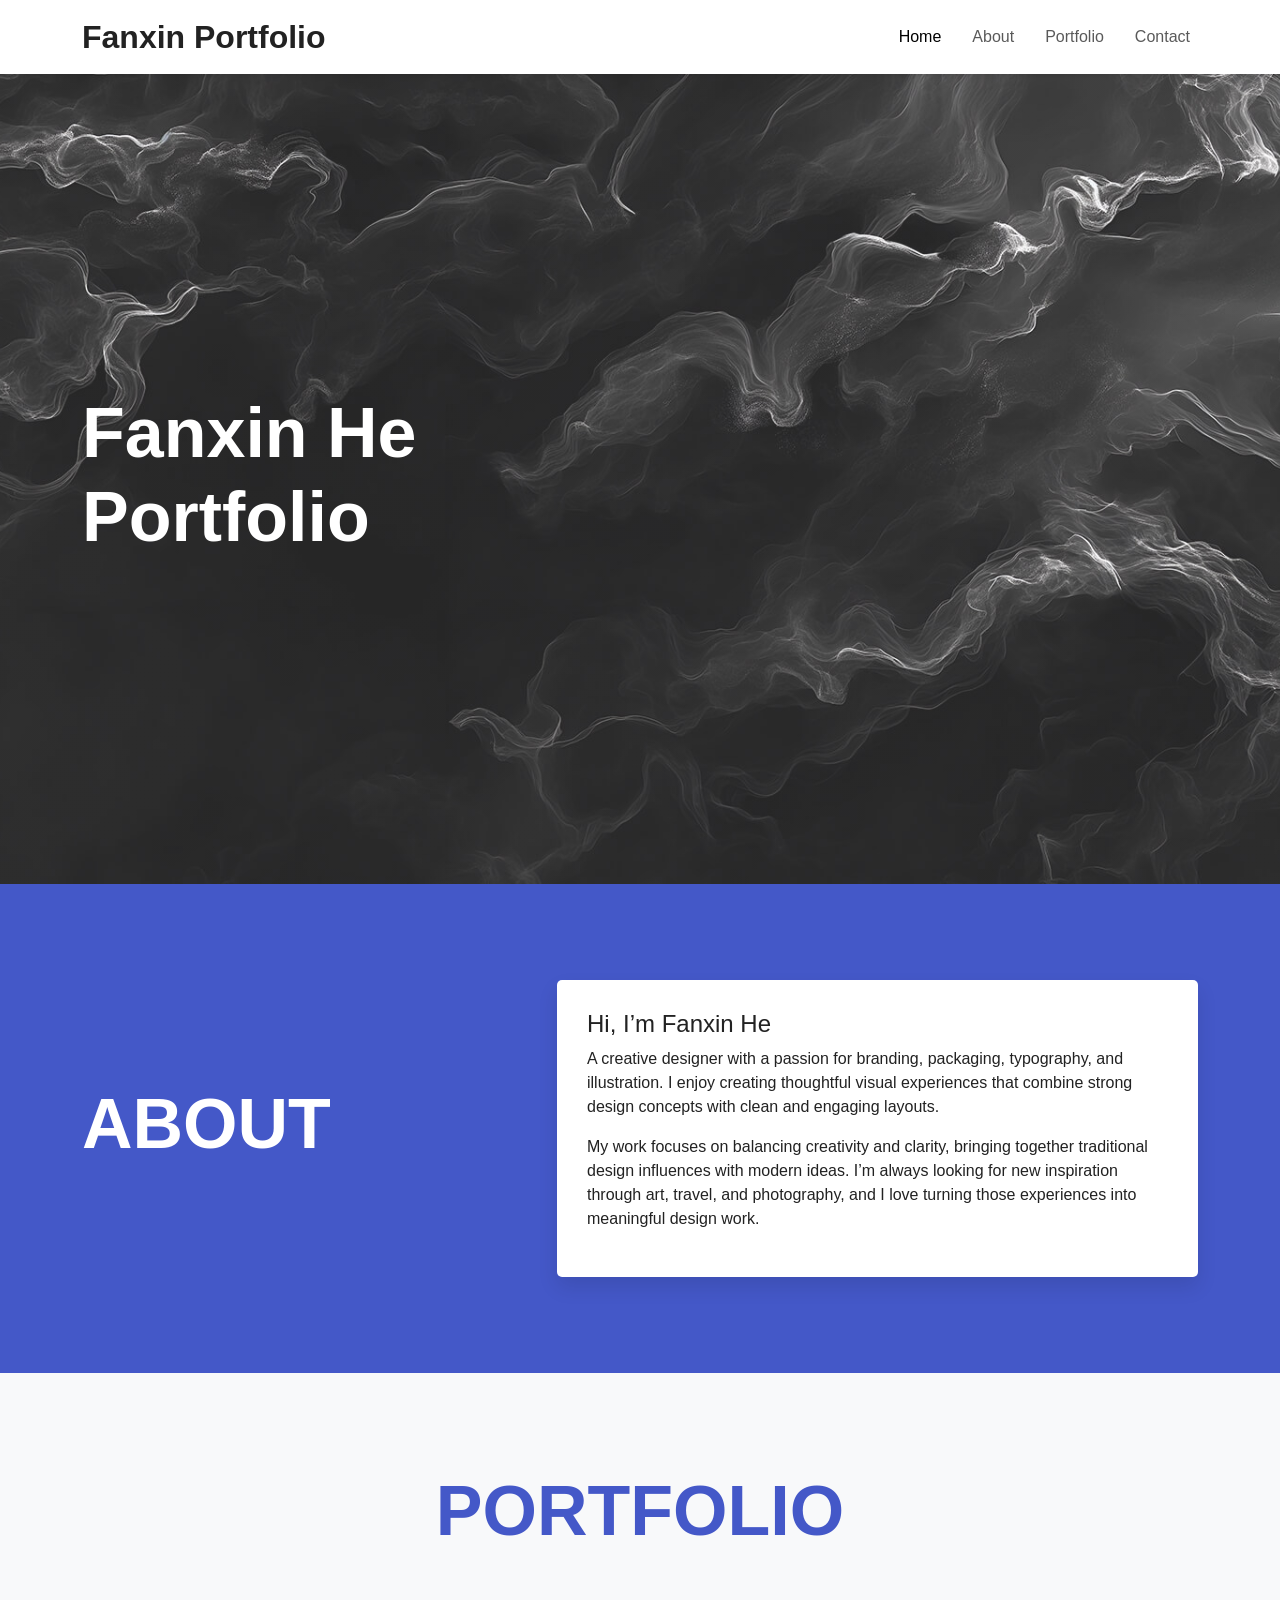
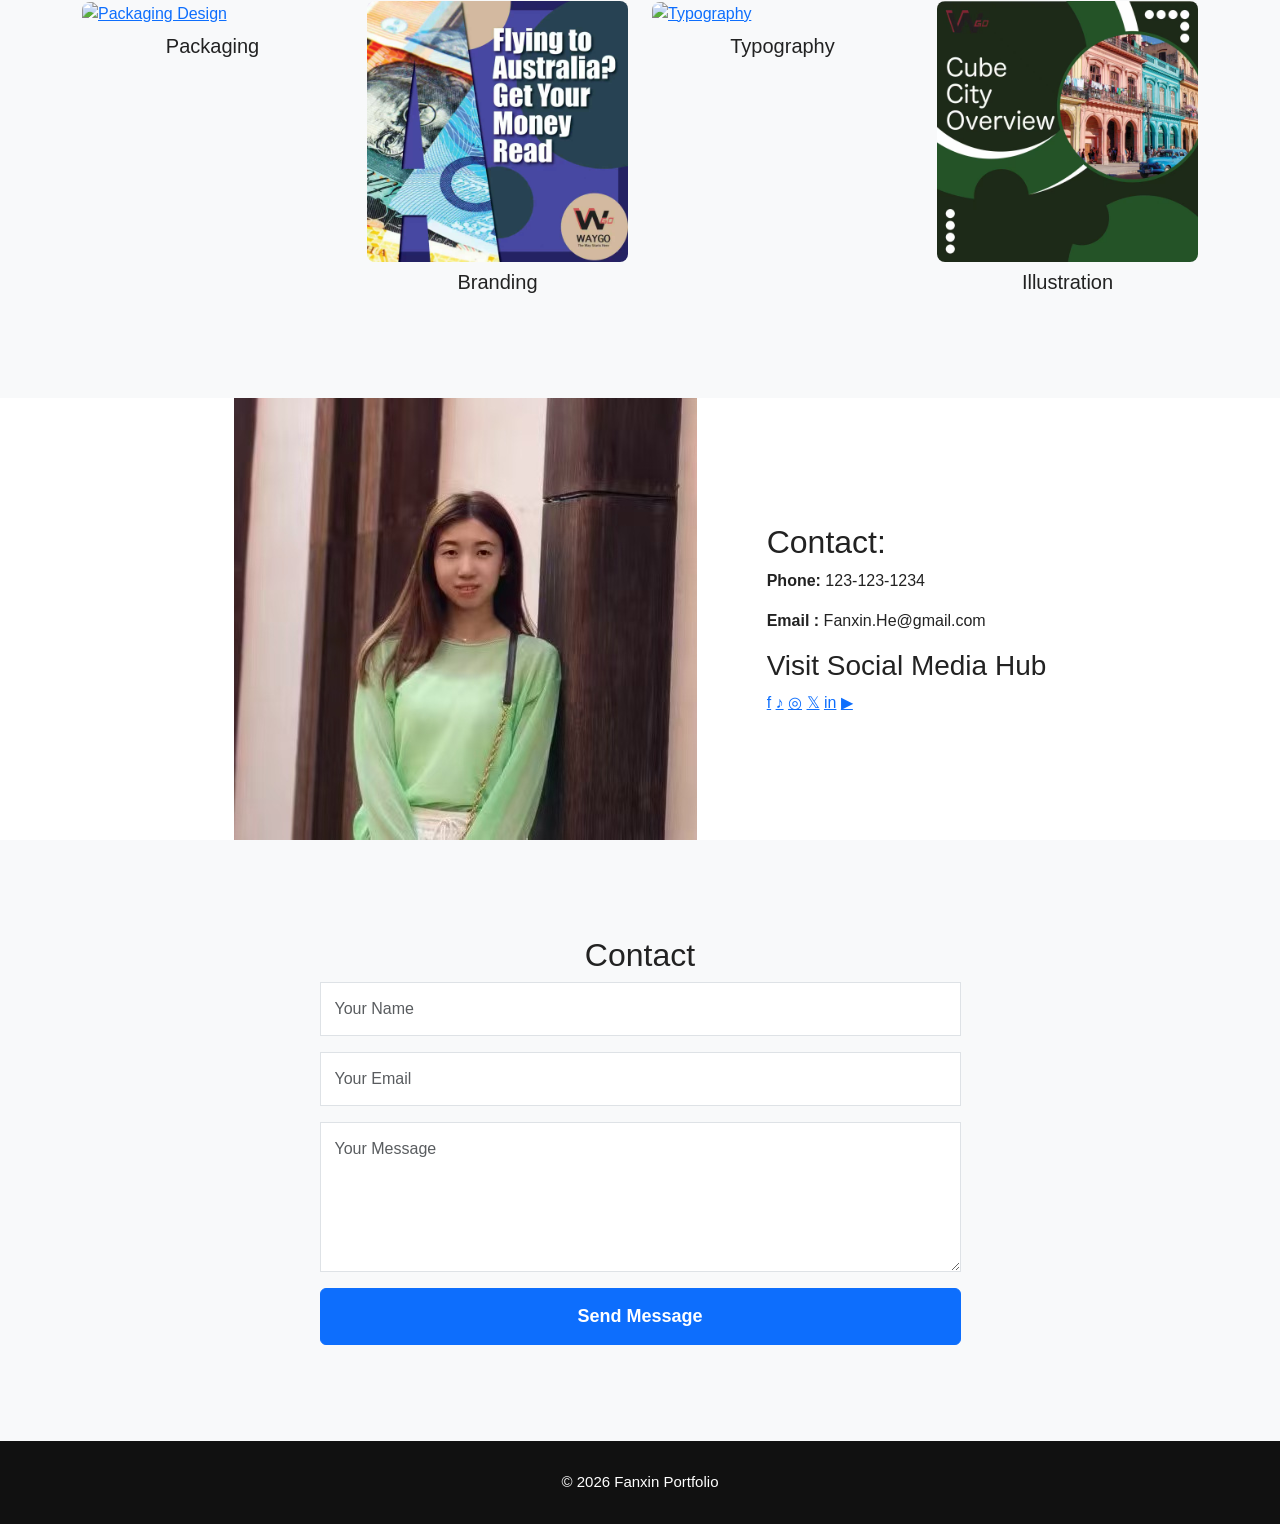
==== index.html @ 3c306901 "Rename Home.html to index.html in navbar link" ====
<!doctype html>
<html lang="en">
<head>
  <meta charset="utf-8">
  <meta name="viewport" content="width=device-width, initial-scale=1">
  <title>Fanxin Portfolio Home page</title>

  <!-- Bootstrap CSS -->
  <link href="https://cdn.jsdelivr.net/npm/bootstrap@5.3.8/dist/css/bootstrap.min.css"
        rel="stylesheet"
        integrity="sha384-sRIl4kxILFvY47J16cr9ZwB07vP4J8+LH7qKQnuqkuIAvNWLzeN8tE5YBujZqJLB"
        crossorigin="anonymous">

<!-- bootstrap icons -->
    <link rel="stylesheet" 
    href="https://cdn.jsdelivr.net/npm/bootstrap-icons@1.11.3/font/bootstrap-icons.css" 
    integrity="sha384-tViUnnbYAV00FLIhhi3v/dWt3Jxw4gZQcNoSCxCIFNJVCx7/D55/wXsrNIRANwdD" 
    crossorigin="anonymous">

<!-- Custom CSS -->
<link rel="stylesheet" href="mycss/P2.css">

</head>
<body>

<!-- NAV -->
<nav class="navbar navbar-expand-lg bg-white shadow-sm">
  <div class="container">
    <a class="navbar-brand" href=" ">
      Fanxin Portfolio
    </a >

    <button class="navbar-toggler" type="button"
            data-bs-toggle="collapse"
            data-bs-target="#menu">
      <span class="navbar-toggler-icon"></span>
    </button>

    <div class="collapse navbar-collapse" id="menu">
      <ul class="navbar-nav ms-auto">

        <li class="nav-item">
          <a class="nav-link active" href="index.html">Home</a >
        </li>

        <li class="nav-item">
          <a class="nav-link" href="about.html">About</a >
        </li>

        <li class="nav-item">
          <a class="nav-link" href="portfolio.html">Portfolio</a >
        </li>

        <li class="nav-item">
          <a class="nav-link" href="contact.html">Contact</a >
        </li>

      </ul>
    </div>
  </div>
</nav>

<!-- HERO SECTION -->
<section class="hero">
  <div class="container">
    <div class="row align-items-center">

      <div class="col-lg-7">
        <h1 class="display-3 fw-bold">
          Fanxin He Portfolio
        </h1>
      </div>

    </div>
  </div>
</section>

<!-- ABOUT SECTION -->
<section id="about" class="about-section py-5">
  <div class="container py-5">
    <div class="row align-items-center">

      <div class="col-lg-5">
        <h2 class="about-title">
          ABOUT
        </h2>
      </div>

      <div class="col-lg-7">
        <div class="about-box">
          <h4>Hi, I’m Fanxin He</h4>

          <p>
            A creative designer with a passion for branding, packaging, typography, and illustration. I enjoy creating thoughtful visual experiences that combine strong design concepts with clean and engaging layouts.
          </p >

          <p>
            My work focuses on balancing creativity and clarity, bringing together traditional design influences with modern ideas. I’m always looking for new inspiration through art, travel, and photography, and I love turning those experiences into meaningful design work.
          </p >
        </div>
      </div>

    </div>
  </div>
</section>

<!-- PORTFOLIO SECTION -->
<section id="portfolio" class="portfolio-section py-5 bg-light">
  <div class="container py-5">

    <h2 class="portfolio-title text-center mb-5">
      PORTFOLIO
    </h2>

    <div class="row g-4">

      <!-- Packaging -->
      <div class="col-md-3 portfolio-img">
        <a href="Portfolio Section/Packaging.html">
          <img src="img/4.jpg" alt="Packaging Design" class="img-fluid">
        </a >
        <h5 class="text-center mt-2">Packaging</h5>
      </div>

      <!-- Branding -->
      <div class="col-md-3 portfolio-img">
        <a href="Portfolio Section/branding.html">
          <img src="img/32.jpg" alt="Branding" class="img-fluid">
        </a >
        <h5 class="text-center mt-2">Branding</h5>
      </div>

      <!-- Typography -->
      <div class="col-md-3 portfolio-img">
        <a href="Portfolio Section/typography.html">
          <img src="img/MP2.jpg" alt="Typography" class="img-fluid">
        </a >
        <h5 class="text-center mt-2">Typography</h5>
      </div>

      <!-- Illustration -->
      <div class="col-md-3 portfolio-img">
        <a href="Portfolio Section/illustration.html">
          <img src="img/bellrock.jpg" alt="Illustration" class="img-fluid">
        </a >
        <h5 class="text-center mt-2">Illustration</h5>
      </div>

    </div>
  </div>
</section>

<!-- CONTACT SECTION -->

<section class="contact-section">
  <div class="image-side">
    <div class="blue-box top-box"></div>

    <img src="img/me.jpg" alt="Profile photo" class="profile-img">

    <div class="blue-box bottom-box"></div>
  </div>

  <div class="contact-info">
    <h2>Contact:</h2>

    <p><strong>Phone:</strong> 123-123-1234</p >
    <p><strong>Email :</strong> Fanxin.He@gmail.com</p >

    <h3>Visit Social Media Hub</h3>

    <div class="social-icons">
      <a href=" ">f</a >
      <a href="#">♪</a >
      <a href="#">◎</a >
      <a href="#">𝕏</a >
      <a href="#">in</a >
      <a href="#">▶</a >
    </div>
  </div>
</section>

<section id="contact" class="py-5 bg-light">
  <div class="container py-5">

    <h2 class="section-title text-center">
      Contact
    </h2>

    <div class="row justify-content-center">
      <div class="col-lg-7">

        <form>
          <input type="text"
                 class="form-control mb-3"
                 placeholder="Your Name">

          <input type="email"
                 class="form-control mb-3"
                 placeholder="Your Email">

          <textarea class="form-control mb-3"
                    rows="5"
                    placeholder="Your Message"></textarea>

          <button class="btn btn-primary w-100">
            Send Message
          </button>
        </form>

      </div>
    </div>

  </div>
</section>

<!-- FOOTER -->
<footer class="text-center">
  © 2026 Fanxin Portfolio
</footer>

<!-- Bootstrap JS -->
<script src="https://cdn.jsdelivr.net/npm/bootstrap@5.3.8/dist/js/bootstrap.bundle.min.js"
        integrity="sha384-FKyoEForCGlyvwx9Hj09JcYn3nv7wiPVlz7YYwJrWVcXK/BmnVDxM+D2scQbITxI"
        crossorigin="anonymous"></script>

</body>
</html>
---- mycss/P2.css ----
/* Custom CSS with Bootstrap */

/* -- General -- */

body {
  font-family: Arial, sans-serif;
  background-color: #ffffff;
  color: #222;
}

/* -- Nav -- */

.navbar-brand {
  font-size: 32px;
  font-weight: 700;
  color: #222;
}

.navbar-brand small {
  display: block;
  font-size: 14px;
  font-weight: 400;
  color: #666;
}

.nav-link {
  font-weight: 500;
  margin-left: 15px;
  transition: 0.3s;
}

.nav-link:hover {
  color: #4458c8 !important;
}

/* -- Hero Section -- */

.hero {
  min-height: 90vh;
  background: linear-gradient(rgba(255,255,255,0.15), rgba(255,255,255,0.15)),
              url("../img/1.jpg");
  background-size: cover;
  background-position: center;
  display: flex;
  align-items: center;
}

.hero h1 {
  font-size: 70px;
  font-weight: bold;
  color: #ffffff;
}

.hero p {
  font-size: 24px;
  color: #222;
  font-weight: 500;
}

/* -- About Section-- */

.about-section {
  background: #4458c8;
  color: white;
}

.about-title {
  font-size: 70px;
  font-weight: 700;
}

.about-box {
  background: white;
  color: #222;
  padding: 30px;
  border-radius: 5px;
  box-shadow: 0 10px 20px rgba(0,0,0,0.1);
}

/* -- Portfolio Section -- */

.portfolio-title {
  font-size: 70px;
  font-weight: 700;
  color: #4458c8;
}

.portfolio-img img {
  width: 100%;
  border-radius: 8px;
  transition: 0.3s;
}

.portfolio-img img:hover {
  transform: scale(1.03);
}

/* -- Contact Section -- */

.contact-section {
  display: flex;
  align-items: center;
  justify-content: center;
  gap: 70px;
}

form .form-control {
  border-radius: 0;
  padding: 14px;
}

form .btn {
  padding: 14px;
  font-size: 18px;
  font-weight: 600;
}

/* -- Footer --  */

footer {
  background: #111;
  color: white;
  padding: 30px 0;
  font-size: 15px;
}
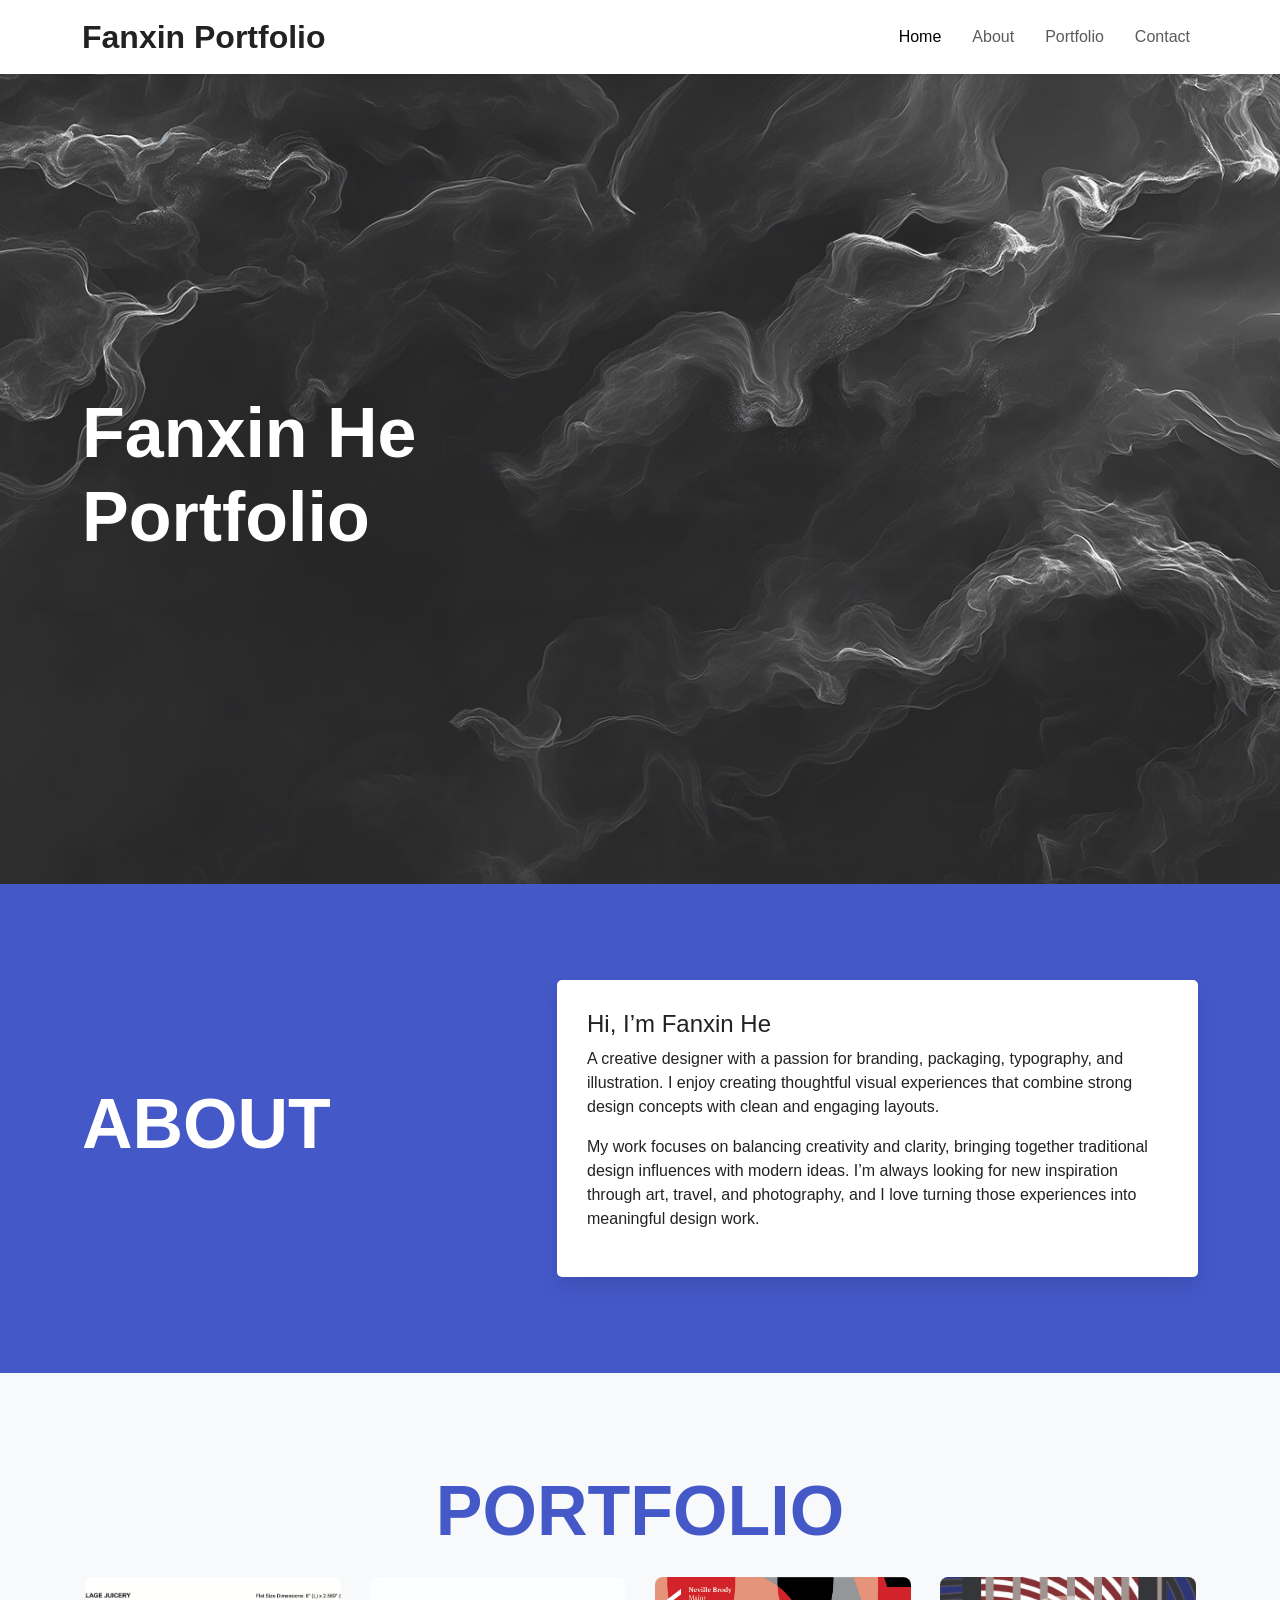
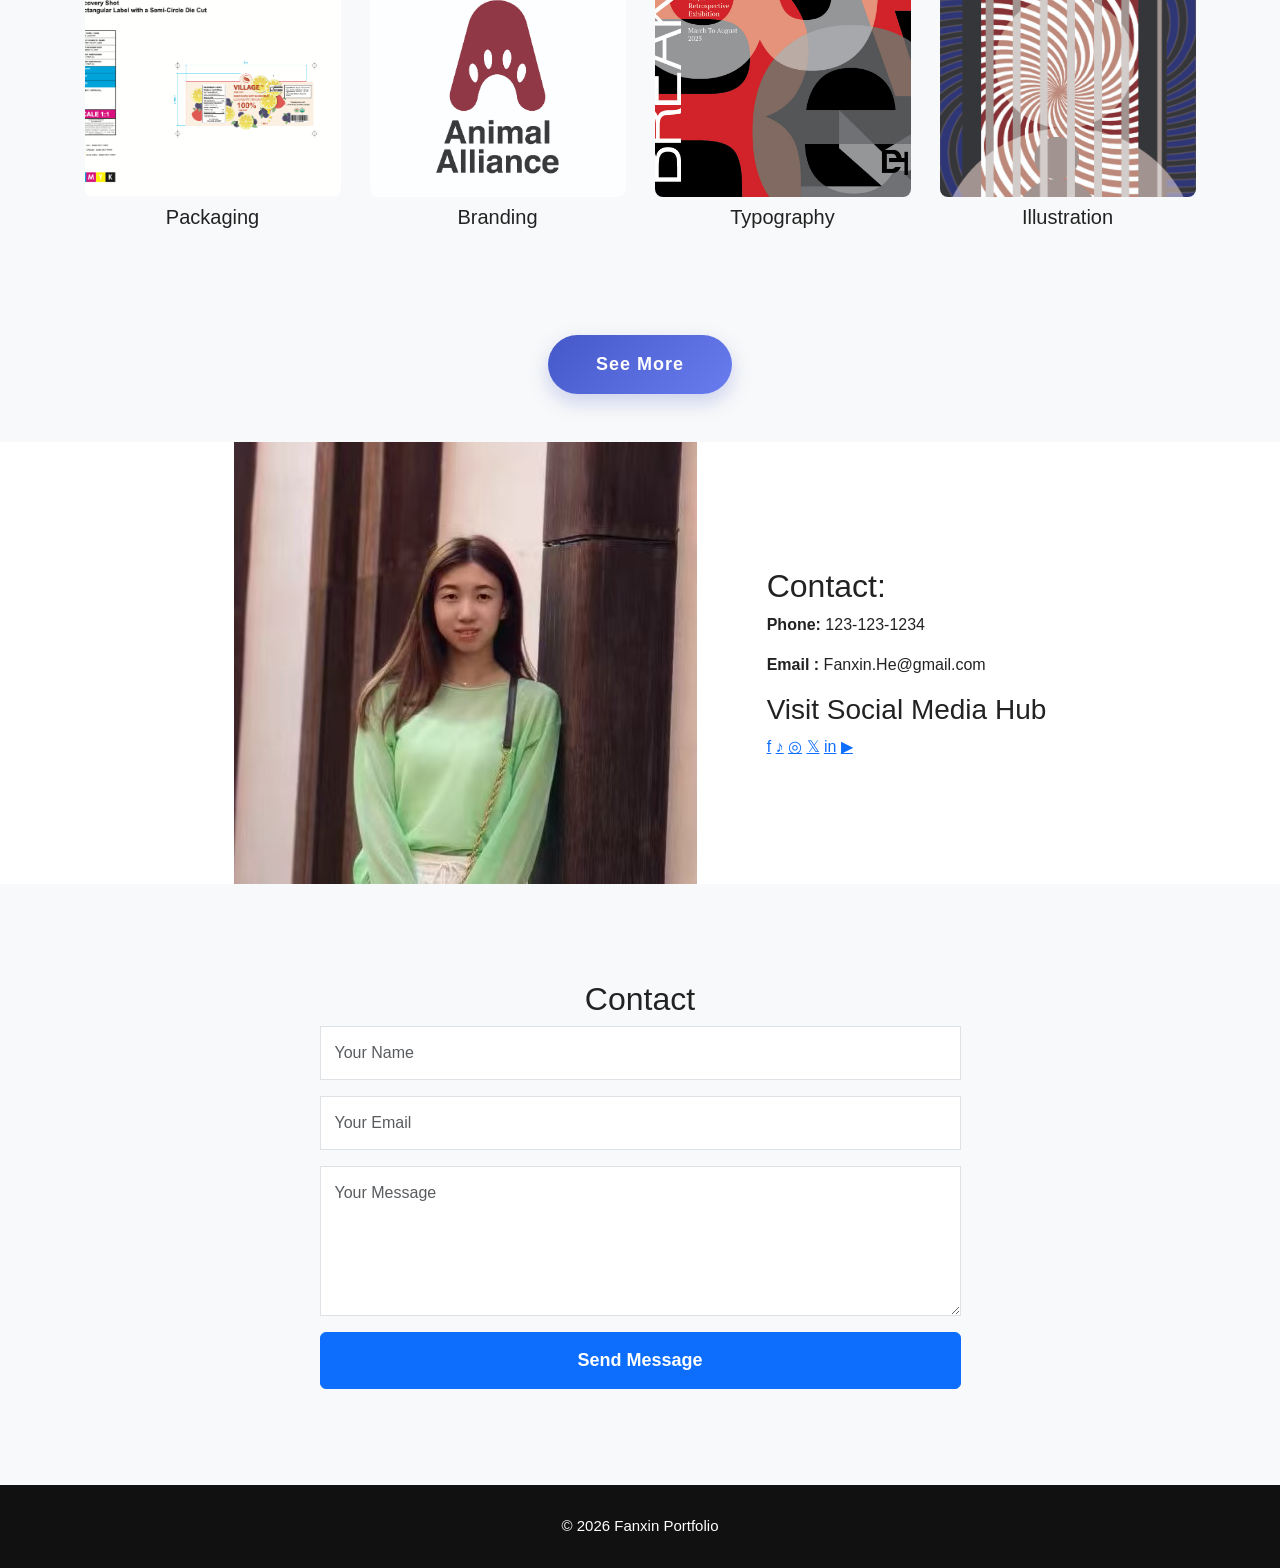
==== commit 0660f2d3: "Update Home link to point to index.html" ====
--- a/index.html
+++ b/index.html
@@ -116,38 +116,39 @@
 
       <!-- Packaging -->
       <div class="col-md-3 portfolio-img">
-        <a href="Portfolio Section/Packaging.html">
-          <img src="img/4.jpg" alt="Packaging Design" class="img-fluid">
-        </a >
+          <img src="img/Packagingcover.jpg" alt="Packaging Design" class="img-fluid">
         <h5 class="text-center mt-2">Packaging</h5>
       </div>
 
       <!-- Branding -->
       <div class="col-md-3 portfolio-img">
-        <a href="Portfolio Section/branding.html">
-          <img src="img/32.jpg" alt="Branding" class="img-fluid">
-        </a >
+          <img src="img/Brandcover.jpg" alt="Branding" class="img-fluid">
         <h5 class="text-center mt-2">Branding</h5>
       </div>
 
       <!-- Typography -->
       <div class="col-md-3 portfolio-img">
-        <a href="Portfolio Section/typography.html">
-          <img src="img/MP2.jpg" alt="Typography" class="img-fluid">
-        </a >
+          <img src="img/Typographycover.jpg" alt="Typography" class="img-fluid">
         <h5 class="text-center mt-2">Typography</h5>
       </div>
 
       <!-- Illustration -->
       <div class="col-md-3 portfolio-img">
-        <a href="Portfolio Section/illustration.html">
-          <img src="img/bellrock.jpg" alt="Illustration" class="img-fluid">
-        </a >
+          <img src="img/Illustrationcover.jpg" alt="Illustration" class="img-fluid">
         <h5 class="text-center mt-2">Illustration</h5>
       </div>
 
     </div>
   </div>
+
+  <!-- See More Button -->
+
+  <div class="see-more-btn">
+
+    <a href="portfolio.html" class="btn-more">See More</a >
+
+  </div>
+
 </section>
 
 <!-- CONTACT SECTION -->
@@ -224,5 +225,5 @@
         integrity="sha384-FKyoEForCGlyvwx9Hj09JcYn3nv7wiPVlz7YYwJrWVcXK/BmnVDxM+D2scQbITxI"
         crossorigin="anonymous"></script>
 
-</body>
+<body>
 </html> 
--- a/mycss/P2.css
+++ b/mycss/P2.css
@@ -85,14 +85,74 @@
   color: #4458c8;
 }
 
+.portfolio-img {
+  width: 100%;
+  max-width: 280px;   /* Keep each card small like before */
+  margin: 0 auto;
+  overflow: hidden;
+  border-radius: 8px;
+}
+
 .portfolio-img img {
   width: 100%;
+  height: 220px;      /* Smaller fixed size */
+  object-fit: cover;
   border-radius: 8px;
   transition: 0.3s;
+  display: block;
 }
 
 .portfolio-img img:hover {
   transform: scale(1.03);
+}
+
+/* See More Button */
+
+.see-more-btn {
+  display: flex;
+  justify-content: center;
+  align-items: center;
+  margin-top: 50px;
+}
+
+.btn-more {
+  display: inline-block;
+  padding: 16px 48px;
+  background: linear-gradient(135deg, #4458c8, #6a7df0);
+  color: white;
+  font-size: 18px;
+  font-weight: 600;
+  letter-spacing: 1px;
+  text-decoration: none;
+  border-radius: 50px;
+  box-shadow: 0 8px 20px rgba(68, 88, 200, 0.25);
+  transition: all 0.3s ease;
+  position: relative;
+  overflow: hidden;
+}
+
+.btn-more:hover {
+  transform: translateY(-3px);
+  box-shadow: 0 12px 28px rgba(68, 88, 200, 0.35);
+  color: white;
+}
+
+/* Optional subtle shine effect */
+
+.btn-more::before {
+  content: "";
+  position: absolute;
+  top: 0;
+  left: -120%;
+  width: 100%;
+  height: 100%;
+  background: rgba(255,255,255,0.2);
+  transform: skewX(-25deg);
+  transition: 0.6s;
+}
+
+.btn-more:hover::before {
+  left: 120%;
 }
 
 /* -- Contact Section -- */
